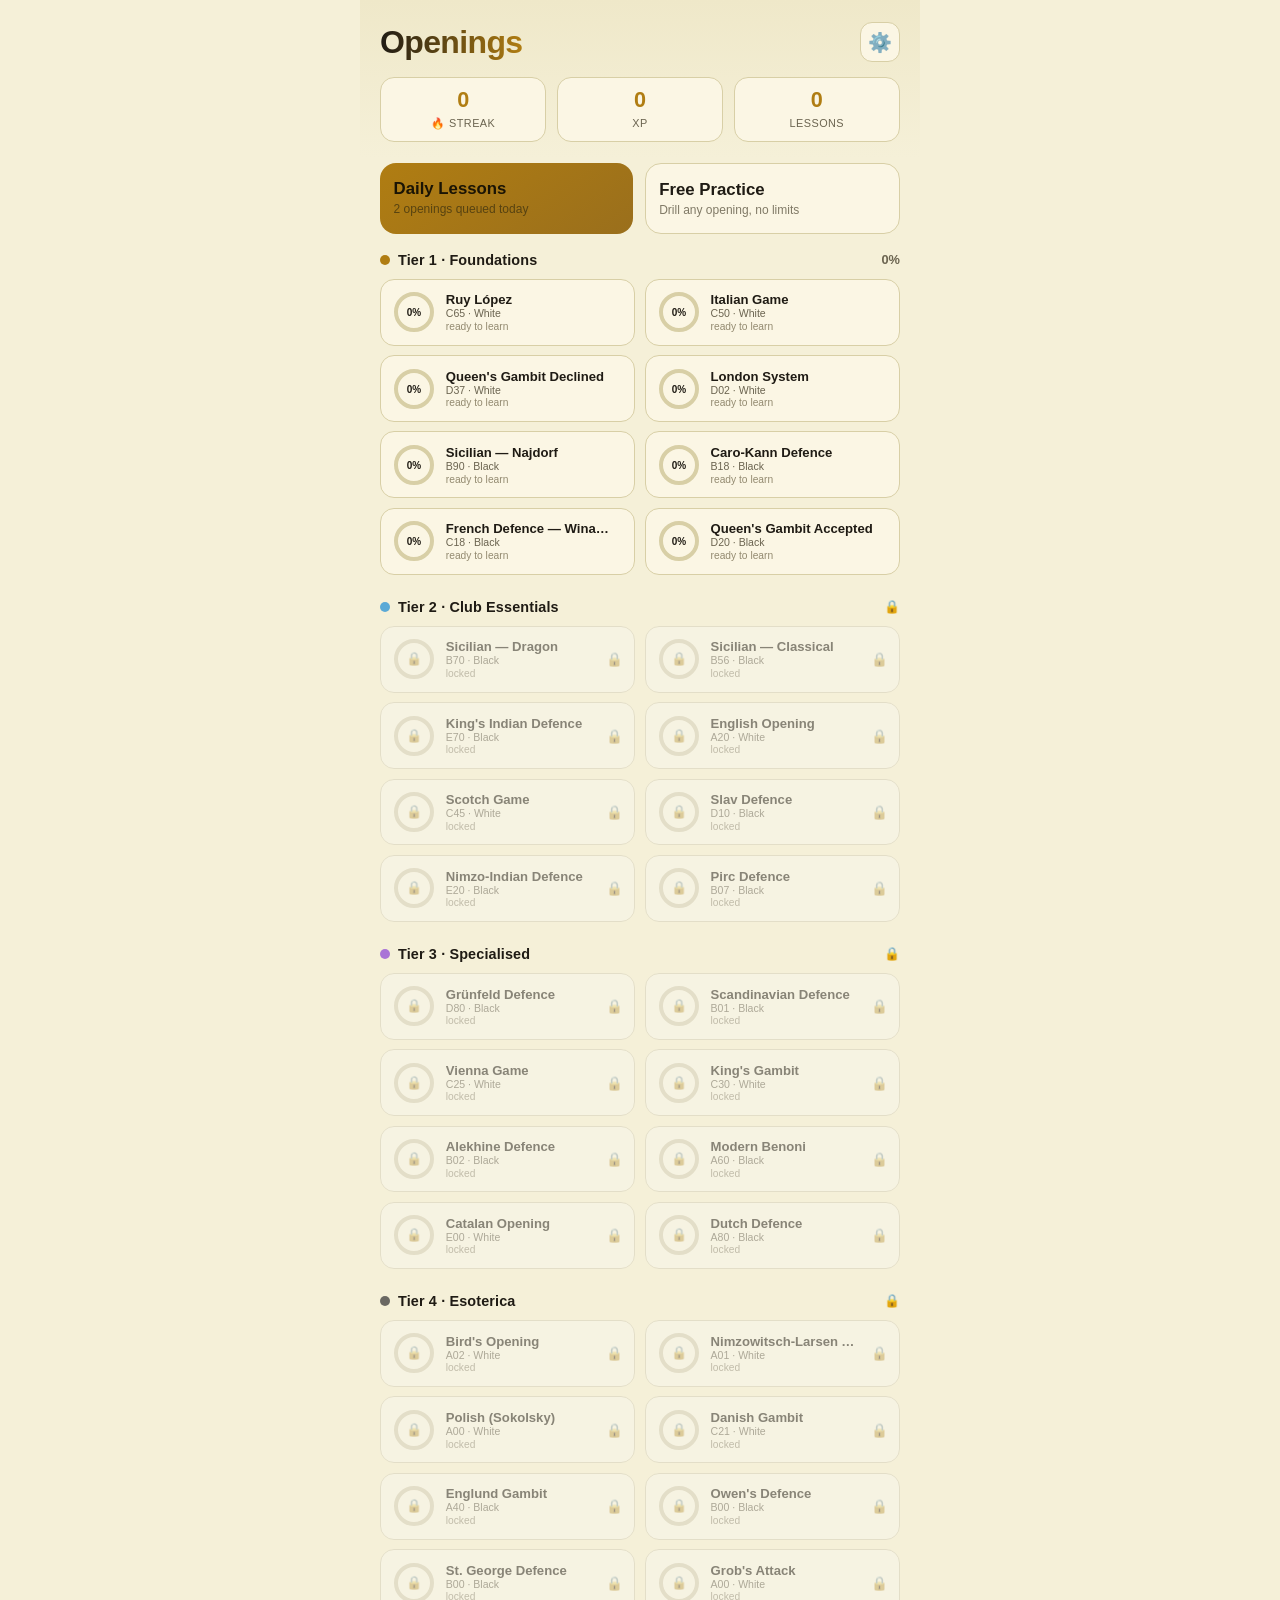
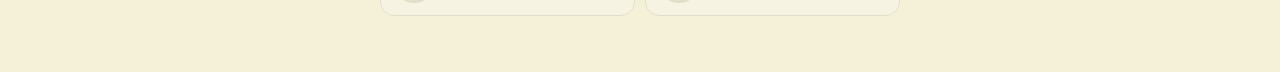
==== apps/chess-openings/index.html @ 62c1be72 "Add Chess Openings Trainer app and GitHub Pages deploy Add a Duolingo-style chess openings learning " ====
<!DOCTYPE html>
<html lang="en">
<head>
    <meta charset="UTF-8">
    <meta name="viewport" content="width=device-width, initial-scale=1.0, maximum-scale=1.0, user-scalable=no, viewport-fit=cover">
    <meta name="apple-mobile-web-app-capable" content="yes">
    <meta name="apple-mobile-web-app-status-bar-style" content="black-translucent">
    <meta name="apple-mobile-web-app-title" content="Openings">
    <meta name="theme-color" content="#f5f0d8">
    <link rel="apple-touch-icon" href="./icon.svg">
    <link rel="manifest" href="./manifest.json">
    <title>Chess Openings Trainer</title>
    <link rel="stylesheet" href="./styles.css">
</head>
<body>
    <div id="app">
        <!-- ───────────── Home / dashboard ───────────── -->
        <section id="screen-home" class="screen active">
            <header class="home-header">
                <div class="home-top">
                    <h1>Openings</h1>
                    <button class="theme-toggle" id="btn-settings" aria-label="Settings">⚙️</button>
                </div>
                <div class="stat-row">
                    <div class="stat"><span class="stat-val" id="stat-streak">0</span><span class="stat-label">🔥 streak</span></div>
                    <div class="stat"><span class="stat-val" id="stat-xp">0</span><span class="stat-label">XP</span></div>
                    <div class="stat"><span class="stat-val" id="stat-lessons">0</span><span class="stat-label">lessons</span></div>
                </div>
            </header>

            <div class="entry-points">
                <button class="entry entry-primary" id="btn-daily">
                    <span class="entry-title">Daily Lessons</span>
                    <span class="entry-sub" id="daily-sub">Your adaptive review feed</span>
                </button>
                <button class="entry entry-secondary" id="btn-practice">
                    <span class="entry-title">Free Practice</span>
                    <span class="entry-sub">Drill any opening, no limits</span>
                </button>
            </div>

            <button class="weakest-shortcut" id="btn-weakest" hidden>
                <span>⚡ Drill your weakest openings</span>
                <span class="chev">›</span>
            </button>

            <div id="tier-sections"></div>
        </section>

        <!-- ───────────── Lesson (board) ───────────── -->
        <section id="screen-lesson" class="screen">
            <header class="lesson-bar">
                <button class="icon-btn" id="lesson-back" aria-label="Back">‹</button>
                <div class="lesson-titles">
                    <span class="lesson-name" id="lesson-name">Opening</span>
                    <span class="lesson-meta" id="lesson-meta"></span>
                </div>
                <span class="lesson-progress" id="lesson-progress"></span>
            </header>

            <div class="board-wrap">
                <div id="board" class="board"></div>
            </div>

            <div class="lesson-foot">
                <div class="turn-indicator" id="turn-indicator">Your move</div>
                <div class="move-note" id="move-note"></div>
            </div>
        </section>

        <!-- ───────────── Free practice library ───────────── -->
        <section id="screen-practice" class="screen">
            <header class="lesson-bar">
                <button class="icon-btn" id="practice-back" aria-label="Back">‹</button>
                <div class="lesson-titles"><span class="lesson-name">Free Practice</span></div>
            </header>
            <div class="filters" id="filters">
                <div class="filter-group" data-filter="tier">
                    <button class="chip active" data-val="all">All tiers</button>
                    <button class="chip" data-val="1">T1</button>
                    <button class="chip" data-val="2">T2</button>
                    <button class="chip" data-val="3">T3</button>
                    <button class="chip" data-val="4">T4</button>
                </div>
                <div class="filter-group" data-filter="color">
                    <button class="chip active" data-val="all">Both</button>
                    <button class="chip" data-val="w">White</button>
                    <button class="chip" data-val="b">Black</button>
                </div>
                <div class="filter-group" data-filter="mastery">
                    <button class="chip active" data-val="all">Any</button>
                    <button class="chip" data-val="locked">Locked</button>
                    <button class="chip" data-val="progress">In progress</button>
                    <button class="chip" data-val="mastered">Mastered</button>
                </div>
            </div>
            <div id="practice-list" class="practice-list"></div>
        </section>

        <!-- ───────────── Settings ───────────── -->
        <section id="screen-settings" class="screen">
            <header class="lesson-bar">
                <button class="icon-btn" id="settings-back" aria-label="Back">‹</button>
                <div class="lesson-titles"><span class="lesson-name">Settings</span></div>
            </header>
            <div class="settings-body">
                <div class="setting-block">
                    <h3>Appearance</h3>
                    <div class="segmented" id="seg-theme">
                        <button data-val="light">☀️ Light</button>
                        <button data-val="dark">🌙 Dark</button>
                    </div>
                </div>
                <div class="setting-block">
                    <h3>Piece style</h3>
                    <div class="opt-grid" id="opt-pieces"></div>
                </div>
                <div class="setting-block">
                    <h3>Board colour</h3>
                    <div class="opt-grid" id="opt-board"></div>
                </div>
            </div>
        </section>

        <!-- ───────────── Completion overlay ───────────── -->
        <div id="complete-overlay" class="overlay" hidden>
            <div class="complete-card">
                <div class="complete-burst" id="complete-burst">♚</div>
                <h2 id="complete-title">Lesson complete!</h2>
                <p id="complete-sub"></p>
                <div class="complete-xp" id="complete-xp">+0 XP</div>
                <div class="complete-mastery">
                    <div class="mastery-bar"><div class="mastery-fill" id="complete-fill"></div></div>
                    <span id="complete-pct">0%</span>
                </div>
                <div class="complete-actions">
                    <button class="btn-secondary" id="complete-home">Home</button>
                    <button class="btn-primary" id="complete-next">Continue</button>
                </div>
            </div>
        </div>

        <!-- Toast for free-practice notes / messages -->
        <div id="toast" class="toast" hidden></div>
    </div>

    <script src="./chess.js"></script>
    <script src="./openings.js"></script>
    <script src="./srs.js"></script>
    <script src="./app.js"></script>
    <script>if ("serviceWorker" in navigator) navigator.serviceWorker.register("./sw.js");</script>
</body>
</html>
---- apps/chess-openings/styles.css ----
*, *::before, *::after { margin: 0; padding: 0; box-sizing: border-box; }

/* The hidden attribute must win over explicit display values below. */
[hidden] { display: none !important; }

/* Default theme = the project's fixed warm-beige light palette.
   Dark mode is opt-in via the `body.dark` class (no prefers-color-scheme). */
:root {
    --bg: #f5f0d8;
    --bg-2: #efe8c9;
    --surface: #fbf6e4;
    --surface-2: #ece4c8;
    --border: #d8cfa6;
    --text: #1f1b14;
    --text-dim: #6b6450;
    --text-faint: #938a70;
    --gold: #b07d12;          /* warm gold accent, deepened for light contrast */
    --gold-soft: #9a6f1c;
    --green: #4f8c3c;
    --red: #c0392b;

    --sq-light: #ecd9b0;      /* fallback; board colour comes from [data-board] */
    --sq-dark: #b58863;

    /* Piece colours are fixed across themes/boards so each side stays legible
       on any square colour (white = dark edge, black = light edge). */
    --piece-white: #f7f0df;
    --piece-white-edge: #5b4828;
    --piece-black: #1b1916;
    --piece-black-edge: #d8d1bd;

    --scrim: rgba(40, 32, 18, .5);
    --t-snappy: 180ms cubic-bezier(.34, 1.2, .64, 1);
    --shadow: 0 8px 24px rgba(60, 48, 22, .22);
}

body.dark {
    --bg: #0e0e10;
    --bg-2: #16161a;
    --surface: #1c1c21;
    --surface-2: #24242b;
    --border: #2e2e36;
    --text: #f4ecd8;          /* ivory */
    --text-dim: #9a988f;
    --text-faint: #6a6862;
    --gold: #e0a200;
    --gold-soft: #b98a2a;
    --green: #6bbf59;
    --red: #d8503e;

    --scrim: rgba(8, 8, 10, .82);
    --shadow: 0 8px 28px rgba(0, 0, 0, .5);
}

/* ── Board colour themes (override the square vars for the board subtree) ── */
.board[data-board="walnut"], .swatch-board[data-board="walnut"] { --sq-light: #ecd9b0; --sq-dark: #b58863; }
.board[data-board="forest"], .swatch-board[data-board="forest"] { --sq-light: #eef0d4; --sq-dark: #6f9450; }
.board[data-board="ocean"],  .swatch-board[data-board="ocean"]  { --sq-light: #dde6ec; --sq-dark: #6f93ad; }
.board[data-board="slate"],  .swatch-board[data-board="slate"]  { --sq-light: #e8dcc0; --sq-dark: #3a4a42; }

body {
    font-family: -apple-system, BlinkMacSystemFont, "Segoe UI", Roboto, Helvetica, Arial, sans-serif;
    background: var(--bg);
    color: var(--text);
    min-height: 100vh;
    min-height: 100dvh;
    -webkit-font-smoothing: antialiased;
    overscroll-behavior-y: none;
    -webkit-user-select: none;
    user-select: none;
    -webkit-touch-callout: none;
    transition: background .25s ease, color .25s ease;
}

#app { max-width: 560px; margin: 0 auto; position: relative; }

/* ── Screen routing ── */
.screen { display: none; min-height: 100vh; min-height: 100dvh; }
.screen.active { display: block; }

/* ════════════ Home ════════════ */
.home-header {
    padding: calc(env(safe-area-inset-top) + 1.4rem) 1.25rem 1rem;
    background: linear-gradient(180deg, var(--bg-2), var(--bg));
}
.home-top { display: flex; align-items: center; justify-content: space-between; }
.home-header h1 {
    font-size: 2rem; font-weight: 800; letter-spacing: -.02em;
    background: linear-gradient(90deg, var(--text), var(--gold));
    -webkit-background-clip: text; background-clip: text; -webkit-text-fill-color: transparent;
}
.theme-toggle {
    flex: none; width: 40px; height: 40px; border-radius: 12px;
    background: var(--surface); border: 1px solid var(--border);
    font-size: 1.2rem; line-height: 1; cursor: pointer;
    display: flex; align-items: center; justify-content: center;
    transition: transform var(--t-snappy);
}
.theme-toggle:active { transform: scale(.9); }
.stat-row { display: flex; gap: .65rem; margin-top: .9rem; }
.stat {
    flex: 1; background: var(--surface); border: 1px solid var(--border);
    border-radius: 14px; padding: .6rem .5rem; text-align: center;
}
.stat-val { display: block; font-size: 1.35rem; font-weight: 800; color: var(--gold); }
.stat-label { font-size: .68rem; color: var(--text-dim); text-transform: uppercase; letter-spacing: .04em; }

.entry-points { display: flex; gap: .7rem; padding: 0 1.25rem; margin-top: .3rem; }
.entry {
    flex: 1; border: none; border-radius: 16px; padding: 1rem .85rem; text-align: left;
    cursor: pointer; color: var(--text); font-family: inherit;
    display: flex; flex-direction: column; gap: .2rem; transition: transform var(--t-snappy);
}
.entry:active { transform: scale(.97); }
.entry-primary { background: linear-gradient(145deg, var(--gold), var(--gold-soft)); color: #1a1405; }
.entry-secondary { background: var(--surface); border: 1px solid var(--border); }
.entry-title { font-size: 1.05rem; font-weight: 800; }
.entry-sub { font-size: .75rem; opacity: .85; }
.entry-primary .entry-sub { color: #4a3a10; }
.entry-secondary .entry-sub { color: var(--text-dim); }

.weakest-shortcut {
    margin: .9rem 1.25rem 0; width: calc(100% - 2.5rem);
    display: flex; align-items: center; justify-content: space-between;
    background: var(--surface-2); border: 1px solid var(--border); border-radius: 14px;
    padding: .8rem 1rem; color: var(--gold); font-weight: 700; font-size: .9rem;
    cursor: pointer; font-family: inherit;
}
.weakest-shortcut .chev { font-size: 1.3rem; color: var(--text-dim); }

#tier-sections { padding: 1.1rem 1.25rem calc(env(safe-area-inset-bottom) + 2rem); }

.tier-section { margin-bottom: 1.5rem; }
.tier-head { display: flex; align-items: center; gap: .5rem; margin-bottom: .7rem; }
.tier-dot { width: 10px; height: 10px; border-radius: 50%; flex: none; }
.tier-1 .tier-dot { background: var(--gold); }
.tier-2 .tier-dot { background: #5aa9d6; }
.tier-3 .tier-dot { background: #a974d6; }
.tier-4 .tier-dot { background: #6a6862; }
.tier-name { font-weight: 700; font-size: .9rem; letter-spacing: .01em; }
.tier-status { margin-left: auto; font-size: .8rem; color: var(--text-dim); font-weight: 600; }

.card-grid { display: grid; grid-template-columns: 1fr 1fr; gap: .6rem; }

.op-card {
    display: flex; align-items: center; gap: .6rem; text-align: left;
    background: var(--surface); border: 1px solid var(--border); border-radius: 14px;
    padding: .65rem .7rem; cursor: pointer; color: var(--text); font-family: inherit;
    transition: transform var(--t-snappy), border-color var(--t-snappy); overflow: hidden;
}
.op-card:active { transform: scale(.97); }
.op-card.in-progress { border-color: var(--gold-soft); }
.op-card.mastered { border-color: var(--gold); background: linear-gradient(160deg, var(--surface), rgba(224,162,0,.08)); }
.op-card.locked { opacity: .5; filter: grayscale(.5); }
.op-info { display: flex; flex-direction: column; min-width: 0; flex: 1; }
.op-name { font-weight: 700; font-size: .82rem; white-space: nowrap; overflow: hidden; text-overflow: ellipsis; }
.op-eco { font-size: .66rem; color: var(--text-dim); }
.op-depth { font-size: .64rem; color: var(--text-faint); margin-top: .1rem; }
.op-badge { margin-left: auto; color: var(--gold); font-size: .85rem; }

/* Mastery ring */
.ring { flex: none; transform: rotate(-90deg); }
.ring-bg { fill: none; stroke: var(--border); stroke-width: 4; }
.ring-fg { fill: none; stroke: var(--gold); stroke-width: 4; stroke-linecap: round; transition: stroke-dashoffset .6s ease; }
.ring-text { transform: rotate(90deg); transform-origin: 22px 22px; fill: var(--text); font-size: 10px; font-weight: 700; }
.ring-locked .ring-fg { stroke: transparent; }
.ring-locked .ring-text { fill: var(--text-faint); font-size: 13px; }

/* ════════════ Lesson ════════════ */
.lesson-bar {
    display: flex; align-items: center; gap: .5rem;
    padding: calc(env(safe-area-inset-top) + .7rem) 1rem .7rem;
    background: var(--bg-2); border-bottom: 1px solid var(--border);
    position: sticky; top: 0; z-index: 5;
}
.icon-btn {
    background: var(--surface); border: 1px solid var(--border); color: var(--text);
    width: 38px; height: 38px; border-radius: 11px; font-size: 1.5rem; line-height: 1;
    cursor: pointer; flex: none; display: flex; align-items: center; justify-content: center;
}
.lesson-titles { display: flex; flex-direction: column; min-width: 0; flex: 1; }
.lesson-name { font-weight: 800; font-size: 1rem; white-space: nowrap; overflow: hidden; text-overflow: ellipsis; }
.lesson-meta { font-size: .72rem; color: var(--text-dim); }
.lesson-progress { display: flex; gap: 3px; flex-wrap: wrap; max-width: 110px; justify-content: flex-end; }
.pdot { width: 7px; height: 7px; border-radius: 50%; background: var(--border); transition: background var(--t-snappy); }
.pdot.done { background: var(--gold); }

.board-wrap { padding: 1rem; }
.board {
    position: relative; width: 100%; aspect-ratio: 1 / 1;
    border-radius: 8px; overflow: hidden; box-shadow: var(--shadow);
    display: grid; grid-template-columns: repeat(8, 1fr); grid-template-rows: repeat(8, 1fr);
}
.square { position: relative; width: 100%; height: 100%; }
.square.light { background: var(--sq-light); }
.square.dark { background: var(--sq-dark); }
.square.last::after {
    content: ""; position: absolute; inset: 0; background: var(--gold); opacity: .28;
}
.square.sel::after { content: ""; position: absolute; inset: 0; background: var(--gold); opacity: .42; }
.square.legal::before {
    content: ""; position: absolute; inset: 0; margin: auto;
    width: 30%; height: 30%; border-radius: 50%; background: rgba(20,20,20,.32);
}
.square.dark.legal::before { background: rgba(255,255,255,.32); }
.square.legal-cap::before {
    content: ""; position: absolute; inset: 8%; border-radius: 50%;
    border: 4px solid rgba(216,80,62,.6); background: transparent;
}
.square.wrong::after { content: ""; position: absolute; inset: 0; background: var(--red); opacity: .55; }
.square.hint::after { content: ""; position: absolute; inset: 0; background: var(--green); opacity: .4;
    animation: pulse-hint .6s ease infinite alternate; }
@keyframes pulse-hint { from { opacity: .25; } to { opacity: .55; } }

/* Pieces are absolutely positioned and animate via transform. */
.piece {
    position: absolute; top: 0; left: 0; width: 12.5%; height: 12.5%;
    display: flex; align-items: center; justify-content: center;
    line-height: 1; pointer-events: none;
    transition: transform var(--t-snappy); z-index: 2; will-change: transform;
    filter: drop-shadow(0 1px 1px rgba(0, 0, 0, .22));
}
.piece.white { color: var(--piece-white); }
.piece.black { color: var(--piece-black); }

/* — Classic: Unicode figurine glyphs with a contrasting outline — */
.piece.ps-classic { font-size: 9.2vw; }
@media (min-width: 560px) { .piece.ps-classic { font-size: 52px; } }
.piece.ps-classic.white { -webkit-text-stroke: 1.2px var(--piece-white-edge); }
.piece.ps-classic.black { -webkit-text-stroke: 1px var(--piece-black-edge); }

/* — Traditional sets: bundled Staunton SVGs rendered as images — */
.piece-img { width: 100%; height: 100%; display: block; pointer-events: none; }

/* — Modern: authored SVG silhouettes (fill = currentColor, stroke = edge) — */
.piece svg { width: 86%; height: 86%; display: block; overflow: visible; }
.piece.ps-modern svg { fill: currentColor; stroke-width: 1.1; stroke-linejoin: round; stroke-linecap: round; }
.piece.ps-modern.white svg { stroke: var(--piece-white-edge); }
.piece.ps-modern.black svg { stroke: var(--piece-black-edge); }
.piece.ps-modern svg .eye, .piece.ps-modern svg .slit { stroke: none; }
.piece.ps-modern.white svg .eye, .piece.ps-modern.white svg .slit { fill: var(--piece-white-edge); }
.piece.ps-modern.black svg .eye, .piece.ps-modern.black svg .slit { fill: var(--piece-black-edge); }

/* — Letters: minimalist typographic badges — */
.piece.ps-letters .letter {
    display: flex; align-items: center; justify-content: center;
    width: 76%; height: 76%; border-radius: 50%;
    font-size: 4.4vw; font-weight: 800; line-height: 1;
}
@media (min-width: 560px) { .piece.ps-letters .letter { font-size: 25px; } }
.piece.ps-letters.white .letter { background: var(--piece-white); color: var(--piece-black); border: 1.5px solid var(--piece-white-edge); }
.piece.ps-letters.black .letter { background: var(--piece-black); color: var(--piece-white); border: 1.5px solid var(--piece-black-edge); }
.piece.moved { z-index: 4; }
.piece.confirm { animation: confirm-pop 240ms ease; }
@keyframes confirm-pop { 0% { filter: drop-shadow(0 0 0 var(--gold)); } 45% { filter: drop-shadow(0 0 10px var(--gold)); } 100% { filter: none; } }
.piece.captured { animation: cap-fade 180ms ease forwards; }
@keyframes cap-fade { to { opacity: 0; transform-origin: center; } }
.piece.shake-red {
    color: var(--red) !important; text-shadow: 0 0 8px rgba(216,80,62,.8); z-index: 4;
    animation: shake 220ms ease;
}
/* Image-based pieces can't be recoloured via `color`, so flash a red glow. */
.piece.shake-red .piece-img { filter: drop-shadow(0 0 4px var(--red)) drop-shadow(0 0 3px var(--red)); }
@keyframes shake { 0%,100% { } 25% { margin-left: -3px; } 75% { margin-left: 3px; } }

.lesson-foot { padding: 0 1.1rem calc(env(safe-area-inset-bottom) + 1.2rem); }
.turn-indicator {
    text-align: center; font-weight: 700; font-size: .95rem; color: var(--gold);
    min-height: 1.3rem; transition: color var(--t-snappy);
}
.turn-indicator.waiting { color: var(--text-faint); }
.move-note {
    margin-top: .55rem; background: var(--surface); border: 1px solid var(--border);
    border-radius: 12px; padding: .75rem .85rem; font-size: .85rem; line-height: 1.45;
    color: var(--text-dim); min-height: 2.5rem;
}

/* ════════════ Free practice ════════════ */
.filters { padding: .8rem 1rem; display: flex; flex-direction: column; gap: .5rem;
    border-bottom: 1px solid var(--border); position: sticky; top: 0; background: var(--bg); z-index: 4; }
.filter-group { display: flex; gap: .4rem; flex-wrap: wrap; }
.chip {
    background: var(--surface); border: 1px solid var(--border); color: var(--text-dim);
    border-radius: 999px; padding: .35rem .75rem; font-size: .78rem; font-weight: 600;
    cursor: pointer; font-family: inherit;
}
.chip.active { background: var(--gold); color: #1a1405; border-color: var(--gold); }

.practice-list { padding: .8rem 1rem calc(env(safe-area-inset-bottom) + 2rem); display: flex; flex-direction: column; gap: .6rem; }
.practice-row {
    background: var(--surface); border: 1px solid var(--border); border-radius: 14px; padding: .8rem .9rem;
}
.practice-row.locked { opacity: .62; }
.pr-main { display: flex; flex-direction: column; gap: .15rem; }
.pr-name { font-weight: 700; font-size: .92rem; }
.lock-tag { font-size: .62rem; background: var(--surface-2); color: var(--text-faint);
    border: 1px solid var(--border); border-radius: 6px; padding: .05rem .35rem; margin-left: .3rem; vertical-align: middle; }
.pr-meta { font-size: .72rem; color: var(--text-dim); }
.pr-idea { font-size: .76rem; color: var(--text-faint); line-height: 1.4; margin-top: .25rem; }
.pr-stats { font-size: .72rem; color: var(--gold-soft); line-height: 1.5; margin-top: .35rem; }
.pr-segs { display: flex; flex-wrap: wrap; gap: .4rem; margin-top: .65rem; }
.seg-btn {
    background: var(--surface-2); border: 1px solid var(--border); color: var(--text);
    border-radius: 9px; padding: .35rem .6rem; font-size: .76rem; font-weight: 600; cursor: pointer; font-family: inherit;
}
.seg-btn.full { background: var(--gold-soft); color: #1a1405; border-color: var(--gold-soft); }
.seg-btn:active { transform: scale(.95); }
.empty { color: var(--text-dim); text-align: center; padding: 2rem 1rem; }

/* ════════════ Settings ════════════ */
.settings-body { padding: 1.1rem 1.25rem calc(env(safe-area-inset-bottom) + 2rem); }
.setting-block { margin-bottom: 1.7rem; }
.setting-block h3 {
    font-size: .76rem; text-transform: uppercase; letter-spacing: .05em;
    color: var(--text-dim); margin-bottom: .7rem; font-weight: 700;
}
.segmented {
    display: flex; gap: 4px; padding: 4px;
    background: var(--surface); border: 1px solid var(--border); border-radius: 13px;
}
.segmented button {
    flex: 1; border: none; background: transparent; color: var(--text-dim);
    font-family: inherit; font-weight: 700; font-size: .92rem; padding: .65rem;
    border-radius: 9px; cursor: pointer; transition: background var(--t-snappy);
}
.segmented button.active { background: var(--gold); color: #1a1405; }

.opt-grid { display: grid; grid-template-columns: repeat(3, 1fr); gap: .6rem; }
#opt-board { grid-template-columns: repeat(4, 1fr); }
.opt-tile, .swatch {
    background: var(--surface); border: 2px solid var(--border); border-radius: 14px;
    padding: .8rem .4rem .6rem; cursor: pointer; font-family: inherit;
    display: flex; flex-direction: column; align-items: center; gap: .55rem;
    transition: border-color var(--t-snappy), transform var(--t-snappy);
}
.opt-tile:active, .swatch:active { transform: scale(.95); }
.opt-tile.active, .swatch.active { border-color: var(--gold); }
.opt-preview { display: flex; gap: .15rem; align-items: center; justify-content: center; height: 36px; }
.opt-label { font-size: .76rem; font-weight: 600; color: var(--text); }

.swatch-board {
    display: grid; grid-template-columns: 1fr 1fr; grid-template-rows: 1fr 1fr;
    width: 38px; height: 38px; border-radius: 7px; overflow: hidden;
}
.swatch-board .sq { width: 100%; height: 100%; }
.swatch-board .sq.light { background: var(--sq-light); }
.swatch-board .sq.dark { background: var(--sq-dark); }

/* Sample pieces shown inside the settings previews (not on a board). */
.piece.sample {
    position: static; width: 34px; height: 34px; transform: none !important;
    filter: none; will-change: auto;
}
.piece.sample.ps-classic { font-size: 30px; }
.piece.sample svg { width: 32px; height: 32px; }
.piece.sample .piece-img { width: 34px; height: 34px; }
.piece.sample.ps-letters .letter { font-size: 16px; }

/* ════════════ Completion overlay ════════════ */
.overlay {
    position: fixed; inset: 0; background: var(--scrim); backdrop-filter: blur(6px);
    display: flex; align-items: center; justify-content: center; padding: 1.5rem; z-index: 20;
}
.complete-card {
    background: var(--surface); border: 1px solid var(--border); border-radius: 22px;
    padding: 2rem 1.5rem; text-align: center; max-width: 360px; width: 100%;
    box-shadow: var(--shadow); transform: scale(.9); opacity: 0;
}
.overlay.show .complete-card { animation: card-in 280ms cubic-bezier(.34,1.4,.5,1) forwards; }
@keyframes card-in { to { transform: scale(1); opacity: 1; } }
.complete-burst { font-size: 3.2rem; color: var(--gold); animation: burst 500ms ease; }
@keyframes burst { 0% { transform: scale(0) rotate(-25deg); } 60% { transform: scale(1.25) rotate(8deg); } 100% { transform: scale(1) rotate(0); } }
.complete-card h2 { font-size: 1.4rem; font-weight: 800; margin: .4rem 0; }
#complete-sub { font-size: .82rem; color: var(--text-dim); margin-bottom: 1rem; }
.complete-xp { font-size: 1.5rem; font-weight: 800; color: var(--gold); margin-bottom: 1rem; }
.complete-mastery { display: flex; align-items: center; gap: .6rem; margin-bottom: 1.4rem; }
.mastery-bar { flex: 1; height: 9px; background: var(--border); border-radius: 999px; overflow: hidden; }
.mastery-fill { height: 100%; background: linear-gradient(90deg, var(--gold-soft), var(--gold)); width: 0; transition: width .7s cubic-bezier(.4,0,.2,1); }
#complete-pct { font-size: .82rem; font-weight: 700; color: var(--gold); }
.complete-actions { display: flex; gap: .6rem; }
.btn-primary, .btn-secondary { flex: 1; border-radius: 12px; padding: .8rem; font-weight: 700; font-size: .9rem; cursor: pointer; font-family: inherit; border: none; }
.btn-primary { background: var(--gold); color: #1a1405; }
.btn-secondary { background: var(--surface-2); color: var(--text); border: 1px solid var(--border); }

/* Toast */
.toast {
    position: fixed; left: 50%; bottom: calc(env(safe-area-inset-bottom) + 1.4rem);
    transform: translateX(-50%) translateY(20px); background: var(--surface-2);
    border: 1px solid var(--border); color: var(--text); padding: .7rem 1.1rem;
    border-radius: 12px; font-size: .85rem; z-index: 30; opacity: 0; transition: all .3s ease;
    box-shadow: var(--shadow);
}
.toast.show { opacity: 1; transform: translateX(-50%) translateY(0); }
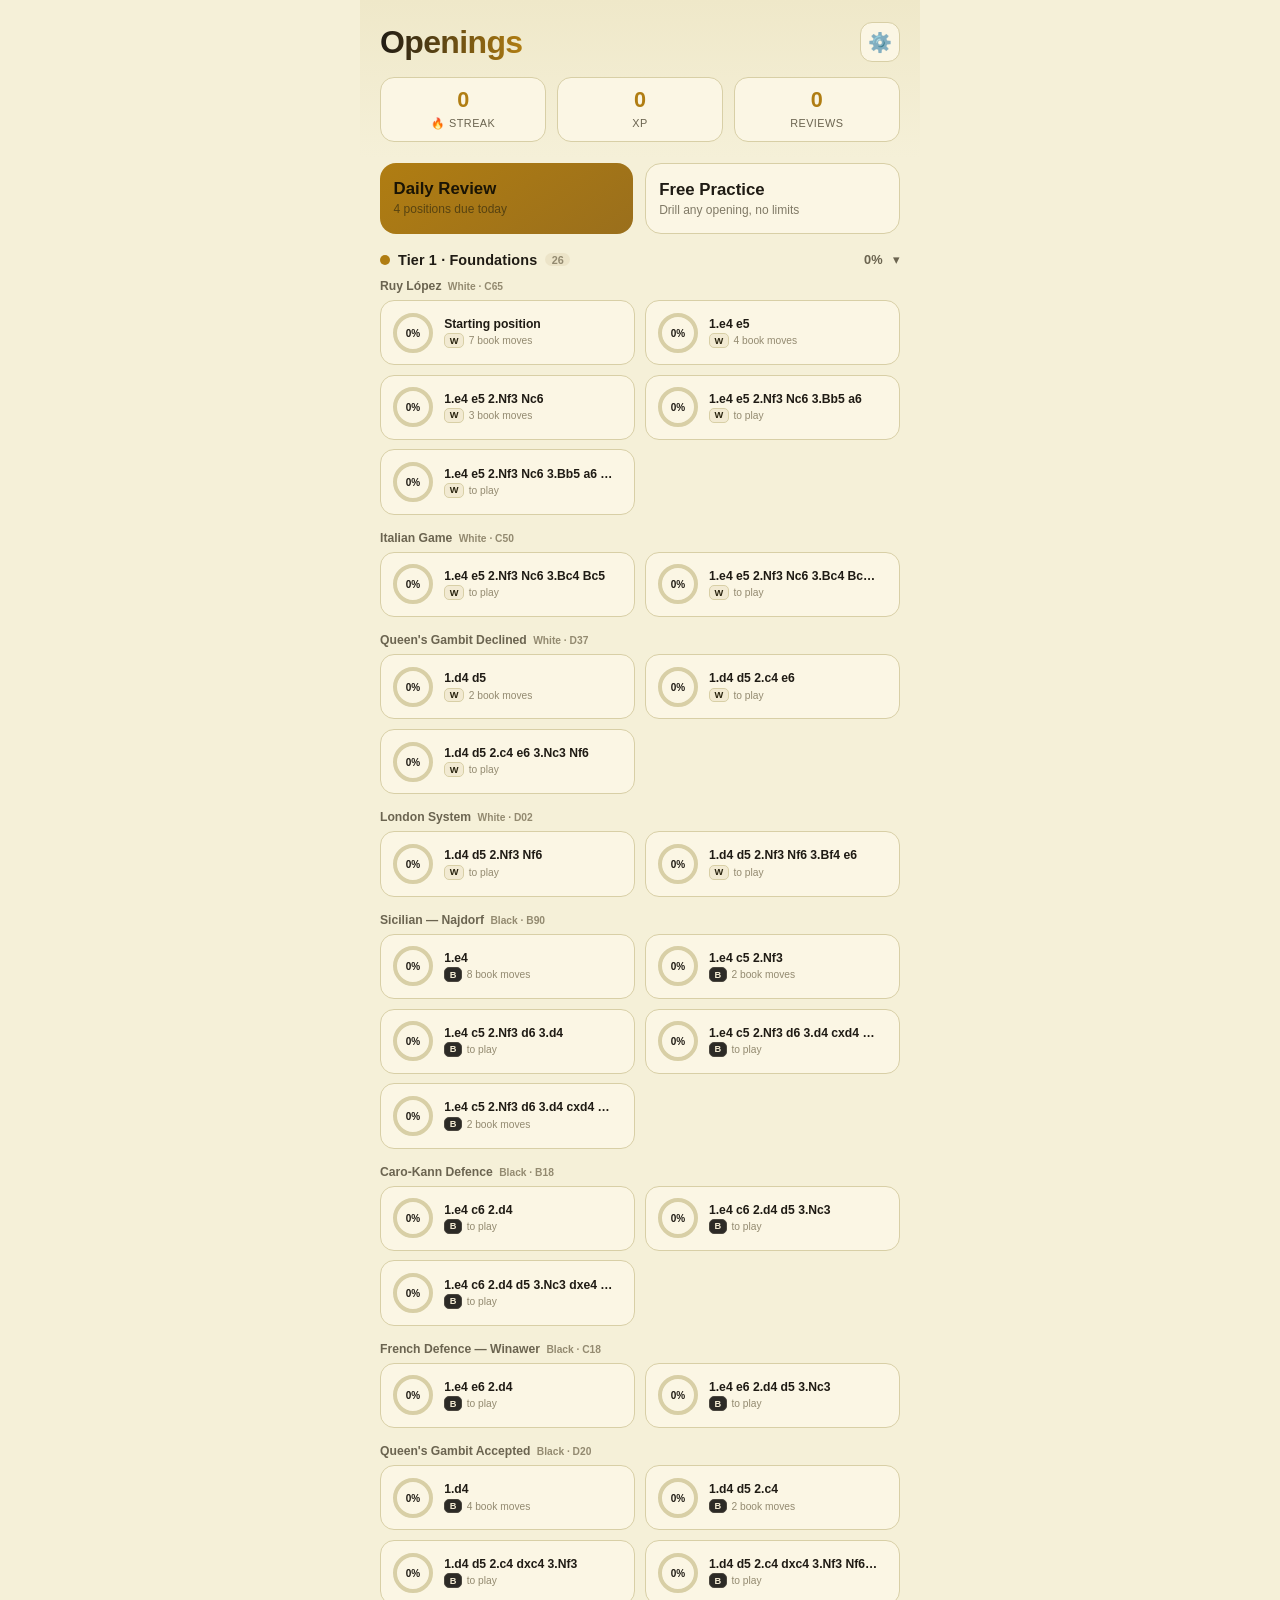
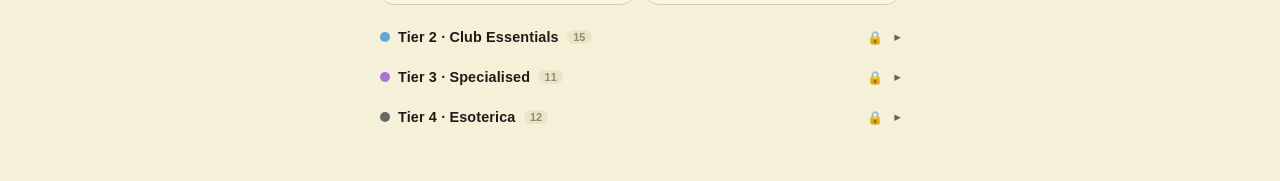
==== commit db427ce8: "Refactor Chess Openings to position-based drills Shifts the unit of study from whole opening lines t" ====
--- a/apps/chess-openings/index.html
+++ b/apps/chess-openings/index.html
@@ -24,14 +24,14 @@
                 <div class="stat-row">
                     <div class="stat"><span class="stat-val" id="stat-streak">0</span><span class="stat-label">🔥 streak</span></div>
                     <div class="stat"><span class="stat-val" id="stat-xp">0</span><span class="stat-label">XP</span></div>
-                    <div class="stat"><span class="stat-val" id="stat-lessons">0</span><span class="stat-label">lessons</span></div>
+                    <div class="stat"><span class="stat-val" id="stat-lessons">0</span><span class="stat-label">reviews</span></div>
                 </div>
             </header>
 
             <div class="entry-points">
                 <button class="entry entry-primary" id="btn-daily">
-                    <span class="entry-title">Daily Lessons</span>
-                    <span class="entry-sub" id="daily-sub">Your adaptive review feed</span>
+                    <span class="entry-title">Daily Review</span>
+                    <span class="entry-sub" id="daily-sub">Positions due today</span>
                 </button>
                 <button class="entry entry-secondary" id="btn-practice">
                     <span class="entry-title">Free Practice</span>
@@ -40,7 +40,7 @@
             </div>
 
             <button class="weakest-shortcut" id="btn-weakest" hidden>
-                <span>⚡ Drill your weakest openings</span>
+                <span>⚡ Drill your weakest positions</span>
                 <span class="chev">›</span>
             </button>
 
--- a/apps/chess-openings/styles.css
+++ b/apps/chess-openings/styles.css
@@ -142,6 +142,50 @@
 
 .card-grid { display: grid; grid-template-columns: 1fr 1fr; gap: .6rem; }
 
+/* Collapsible tier sections of position cards */
+.tier-head {
+    width: 100%; background: none; border: none; cursor: pointer; font-family: inherit;
+    color: var(--text); padding: 0;
+}
+.tier-count {
+    font-size: .68rem; color: var(--text-faint); background: var(--surface-2);
+    border-radius: 8px; padding: .05rem .4rem; font-weight: 700;
+}
+.tier-chev { font-size: .8rem; color: var(--text-dim); transition: transform var(--t-snappy); margin-left: .15rem; }
+.tier-section.collapsed .tier-chev { transform: rotate(-90deg); }
+.tier-section.collapsed .tier-body { display: none; }
+.tier-body { display: flex; flex-direction: column; gap: 1rem; }
+
+.pos-group-name {
+    font-size: .76rem; font-weight: 700; color: var(--text-dim);
+    margin-bottom: .45rem; display: flex; align-items: baseline; gap: .4rem;
+}
+.pos-group-meta { font-size: .64rem; color: var(--text-faint); font-weight: 600; }
+.pos-grid { display: grid; grid-template-columns: 1fr 1fr; gap: .6rem; }
+
+.pos-card {
+    display: flex; align-items: center; gap: .55rem; text-align: left;
+    background: var(--surface); border: 1px solid var(--border); border-radius: 14px;
+    padding: .6rem .65rem; cursor: pointer; color: var(--text); font-family: inherit;
+    transition: transform var(--t-snappy), border-color var(--t-snappy); overflow: hidden;
+}
+.pos-card:active { transform: scale(.97); }
+.pos-card.in-progress { border-color: var(--gold-soft); }
+.pos-card.mastered { border-color: var(--gold); background: linear-gradient(160deg, var(--surface), rgba(224,162,0,.08)); }
+.pos-card.locked { opacity: .5; filter: grayscale(.5); }
+.pos-info { display: flex; flex-direction: column; min-width: 0; flex: 1; gap: .15rem; }
+.pos-line {
+    font-weight: 700; font-size: .76rem; font-variant-numeric: tabular-nums;
+    white-space: nowrap; overflow: hidden; text-overflow: ellipsis;
+}
+.pos-sub { font-size: .64rem; color: var(--text-faint); display: flex; align-items: center; gap: .3rem; }
+.side-chip {
+    font-size: .58rem; font-weight: 800; border-radius: 5px; padding: .02rem .28rem; line-height: 1.3;
+}
+.side-w { background: #f2ead2; color: #2a2410; border: 1px solid var(--border); }
+.side-b { background: #2c2a26; color: #f2ead2; border: 1px solid #4a463e; }
+.due-tag { color: var(--gold); font-weight: 700; }
+
 .op-card {
     display: flex; align-items: center; gap: .6rem; text-align: left;
     background: var(--surface); border: 1px solid var(--border); border-radius: 14px;
@@ -184,6 +228,7 @@
 .lesson-progress { display: flex; gap: 3px; flex-wrap: wrap; max-width: 110px; justify-content: flex-end; }
 .pdot { width: 7px; height: 7px; border-radius: 50%; background: var(--border); transition: background var(--t-snappy); }
 .pdot.done { background: var(--gold); }
+.pdot.current { background: var(--text-dim); box-shadow: 0 0 0 2px var(--gold-soft); }
 
 .board-wrap { padding: 1rem; }
 .board {
